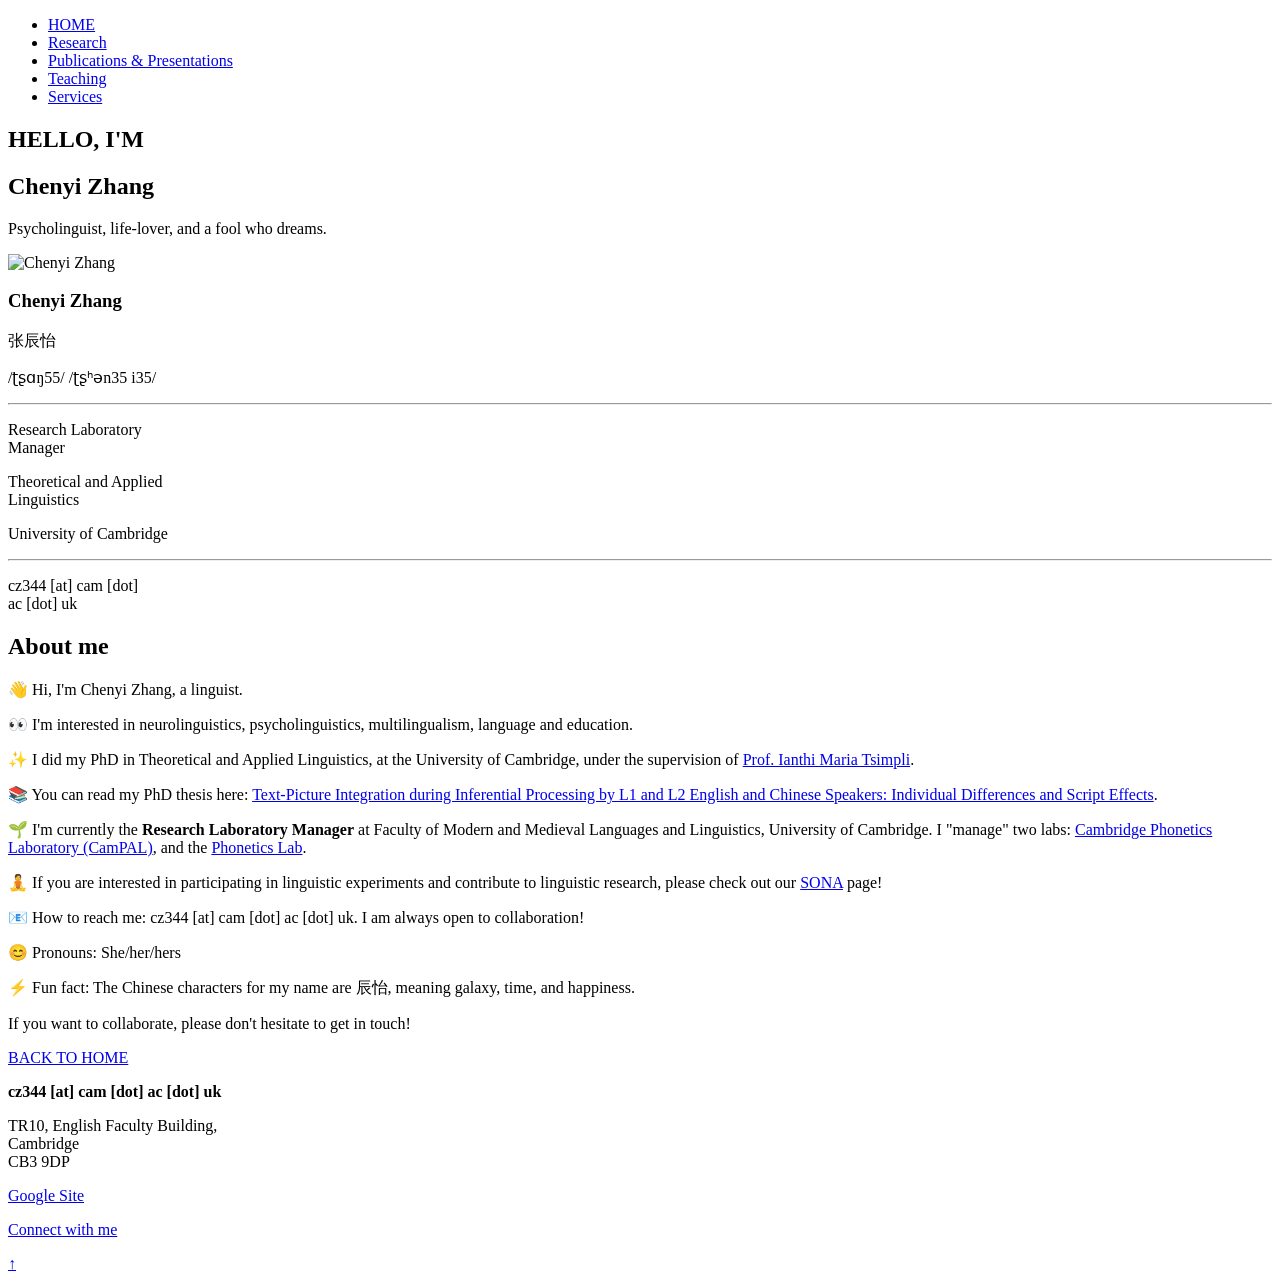
==== index.html @ a4177fa5 "Clarify PhD details in About section Updated the description of PhD completion in the About section." ====
<!DOCTYPE html>
<html lang="en">
<head>
    <meta charset="UTF-8">
    <meta name="viewport" content="width=device-width, initial-scale=1.0">
    <title>Chenyi Zhang - Linguist</title>
    <link rel="stylesheet" href="styles.css">
</head>
<body>
    <!-- Navigation -->
    <nav class="navbar">
        <div class="container">
            <ul class="nav-menu">
                <li><a href="index.html" class="nav-active">HOME</a></li>
                <li><a href="research.html">Research</a></li>
                <li><a href="publications.html">Publications & Presentations</a></li>
                <li><a href="teaching.html">Teaching</a></li>
                <li><a href="services.html">Services</a></li>
            </ul>
        </div>
    </nav>

    <!-- Hero Section -->
    <section id="home" class="hero">
        <div class="hero-content">
            <div class="hero-left">
                <h2 class="hero-greeting">HELLO, I'M</h2>
                <h1 class="hero-name">Chenyi Zhang</h1>
                <p class="hero-tagline">Psycholinguist, life-lover, and a fool who dreams.</p>
            </div>
            <div class="hero-right">
                <div class="profile-card">
                    <div class="profile-image">
                        <img src="images/profile.jpg" alt="Chenyi Zhang">
                    </div>
                    <h3>Chenyi Zhang</h3>
                    <p class="chinese-name">张辰怡</p>
                    <p class="phonetic">/ʈʂɑŋ55/  /ʈʂʰən35 i35/</p>
                    <hr>
                    <p class="title">Research Laboratory<br>Manager</p>
                    <p class="affiliation">Theoretical and Applied<br>Linguistics</p>
                    <p class="university">University of Cambridge</p>
                    <hr>
                    <p class="email">cz344 [at] cam [dot]<br>ac [dot] uk</p>
                </div>
            </div>
        </div>
    </section>

    <!-- About Section -->
    <section id="about" class="section about-section">
        <div class="container">
            <h2>About me</h2>
            <div class="about-content">
                <p><span class="emoji">👋</span> Hi, I'm Chenyi Zhang, a linguist.</p>
                <p><span class="emoji">👀</span> I'm interested in neurolinguistics, psycholinguistics, multilingualism, language and education.</p>
                <p><span class="emoji">✨</span> I did my PhD in Theoretical and Applied Linguistics, at the University of Cambridge, under the supervision of <a href="https://www.mmll.cam.ac.uk/people/ianthi-maria-tsimpli">Prof. Ianthi Maria Tsimpli</a>.</p>
                <p><span class="emoji">📚</span> You can read my PhD thesis here: <a href="https://www.repository.cam.ac.uk/items/1ed027c8-2606-44ff-ac6a-249510633c46">Text-Picture Integration during Inferential Processing by L1 and L2 English and Chinese Speakers: Individual Differences and Script Effects</a>.</p>
                <p><span class="emoji">🌱</span> I'm currently the <strong>Research Laboratory Manager</strong> at Faculty of Modern and Medieval Languages and Linguistics, University of Cambridge. I "manage" two labs: <a href="https://sites.google.com/csah.cam.ac.uk/campal/home">Cambridge Phonetics Laboratory (CamPAL)</a>, and the <a href="https://www.phonetics.mmll.cam.ac.uk/">Phonetics Lab</a>.</p>
                <p><span class="emoji">🧘</span> If you are interested in participating in linguistic experiments and contribute to linguistic research, please check out our <a href="#">SONA</a> page!</p>
                <p><span class="emoji">📧</span> How to reach me: cz344 [at] cam [dot] ac [dot] uk. I am always open to collaboration!</p>
                <p><span class="emoji">😊</span> Pronouns: She/her/hers</p>
                <p><span class="emoji">⚡</span> Fun fact: The Chinese characters for my name are 辰怡, meaning galaxy, time, and happiness.</p>
            </div>
        </div>
    </section>

    <!-- Footer -->
    <footer class="footer">
        <div class="footer-content">
            <div class="footer-left">
                <p>If you want to collaborate, please don't hesitate to get in touch!</p>
                <p><a href="index.html" class="back-link">BACK TO HOME</a></p>
            </div>
            <div class="footer-right">
                <p><strong>cz344 [at] cam [dot] ac [dot] uk</strong></p>
                <p>TR10, English Faculty Building,<br>Cambridge<br>CB3 9DP</p>
                <p><a href="#" target="_blank">Google Site</a></p>
                <p><a href="#" target="_blank">Connect with me</a></p>
            </div>
        </div>
        <a href="index.html" class="scroll-to-top">↑</a>
    </footer>
</body>
</html>
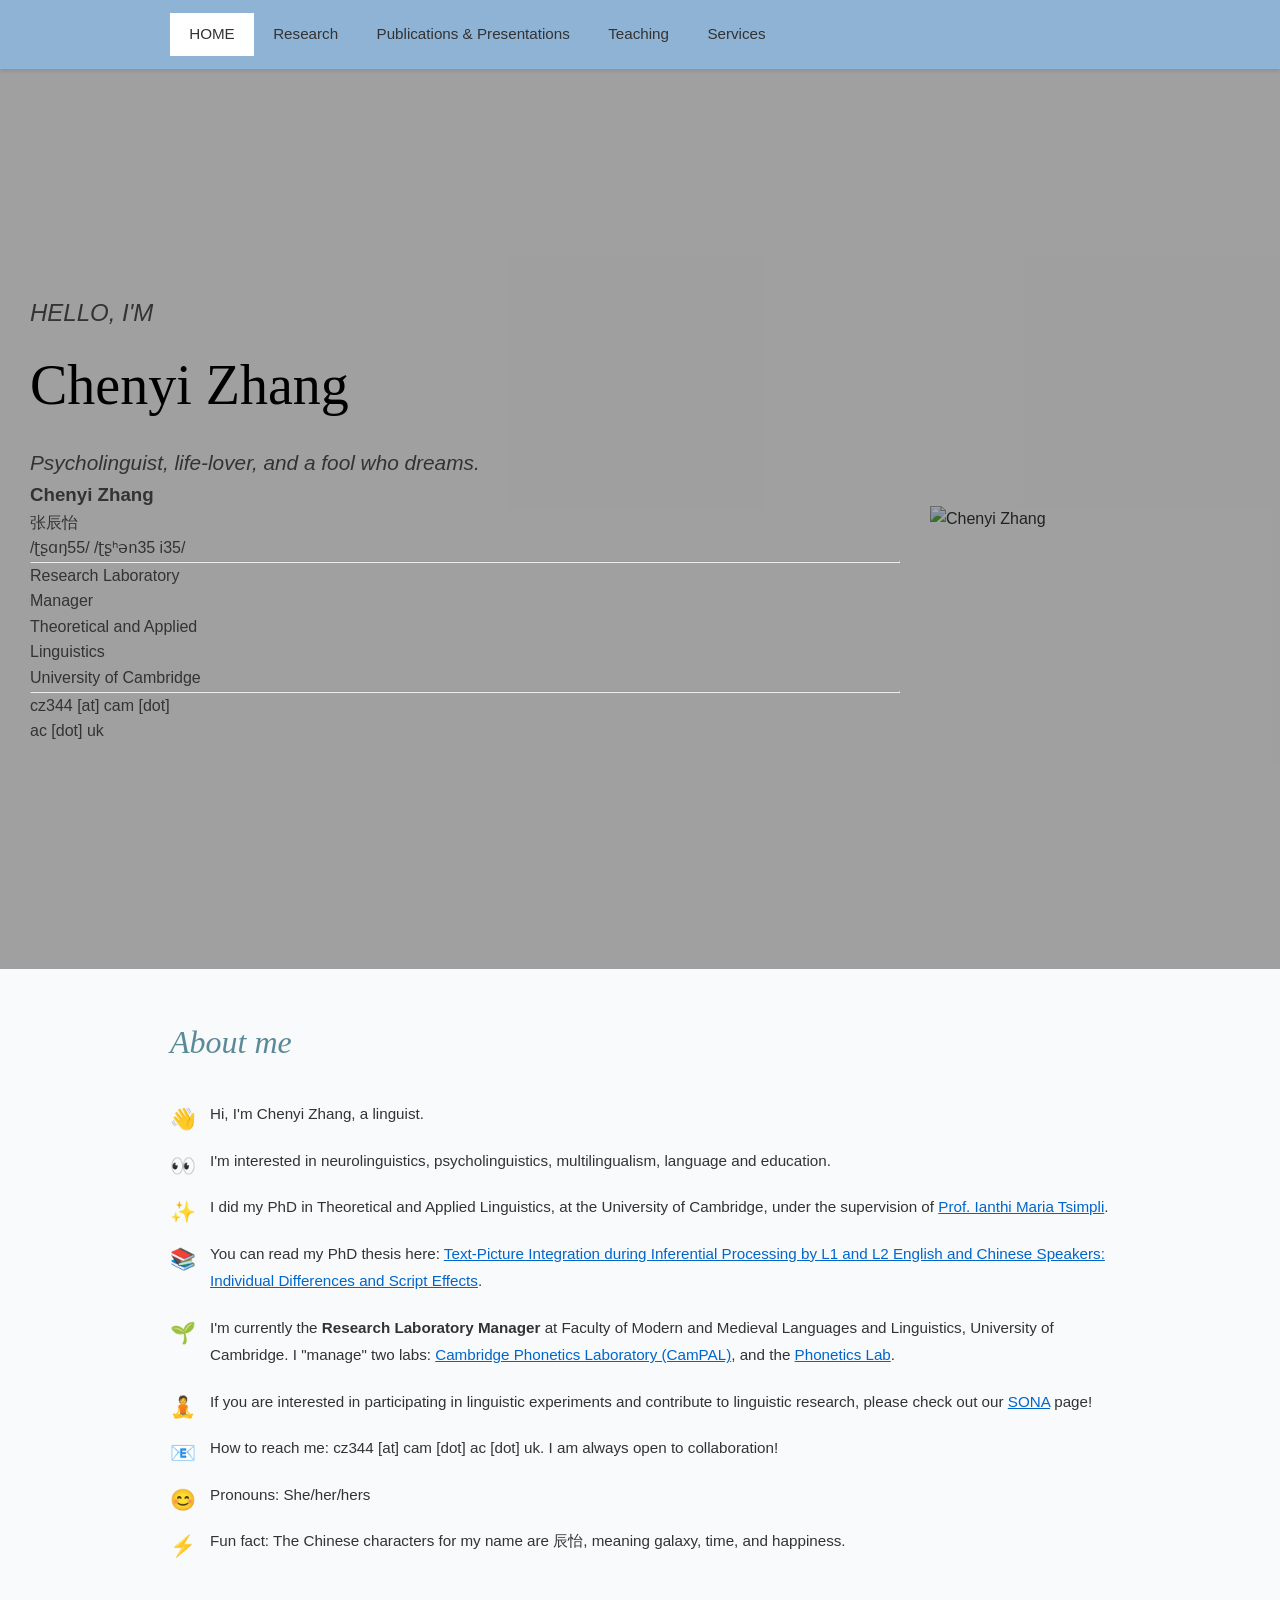
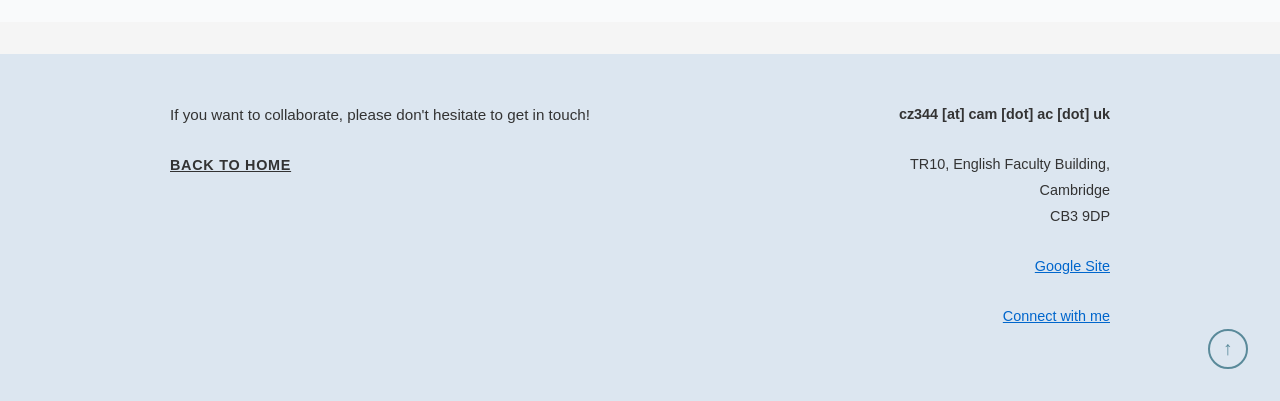
==== commit cbdbfbaa: "Update index.html" ====
--- a/index.html
+++ b/index.html
@@ -27,13 +27,7 @@
                 <h2 class="hero-greeting">HELLO, I'M</h2>
                 <h1 class="hero-name">Chenyi Zhang</h1>
                 <p class="hero-tagline">Psycholinguist, life-lover, and a fool who dreams.</p>
-            </div>
-            <div class="hero-right">
-                <div class="profile-card">
-                    <div class="profile-image">
-                        <img src="images/profile.jpg" alt="Chenyi Zhang">
-                    </div>
-                    <h3>Chenyi Zhang</h3>
+                <h3>Chenyi Zhang</h3>
                     <p class="chinese-name">张辰怡</p>
                     <p class="phonetic">/ʈʂɑŋ55/  /ʈʂʰən35 i35/</p>
                     <hr>
@@ -43,6 +37,9 @@
                     <hr>
                     <p class="email">cz344 [at] cam [dot]<br>ac [dot] uk</p>
                 </div>
+            </div>
+            <div class="hero-right">
+                <img src="images/profile.jpeg" alt="Chenyi Zhang" class="hero-photo">
             </div>
         </div>
     </section>
@@ -57,7 +54,7 @@
                 <p><span class="emoji">✨</span> I did my PhD in Theoretical and Applied Linguistics, at the University of Cambridge, under the supervision of <a href="https://www.mmll.cam.ac.uk/people/ianthi-maria-tsimpli">Prof. Ianthi Maria Tsimpli</a>.</p>
                 <p><span class="emoji">📚</span> You can read my PhD thesis here: <a href="https://www.repository.cam.ac.uk/items/1ed027c8-2606-44ff-ac6a-249510633c46">Text-Picture Integration during Inferential Processing by L1 and L2 English and Chinese Speakers: Individual Differences and Script Effects</a>.</p>
                 <p><span class="emoji">🌱</span> I'm currently the <strong>Research Laboratory Manager</strong> at Faculty of Modern and Medieval Languages and Linguistics, University of Cambridge. I "manage" two labs: <a href="https://sites.google.com/csah.cam.ac.uk/campal/home">Cambridge Phonetics Laboratory (CamPAL)</a>, and the <a href="https://www.phonetics.mmll.cam.ac.uk/">Phonetics Lab</a>.</p>
-                <p><span class="emoji">🧘</span> If you are interested in participating in linguistic experiments and contribute to linguistic research, please check out our <a href="#">SONA</a> page!</p>
+                <p><span class="emoji">🧘</span> If you are interested in participating in linguistic experiments and contribute to linguistic research, please check out our <a href="https://cam.sona-systems.com/Default.aspx?ReturnUrl=%2fmain.aspx">SONA</a> page!</p>
                 <p><span class="emoji">📧</span> How to reach me: cz344 [at] cam [dot] ac [dot] uk. I am always open to collaboration!</p>
                 <p><span class="emoji">😊</span> Pronouns: She/her/hers</p>
                 <p><span class="emoji">⚡</span> Fun fact: The Chinese characters for my name are 辰怡, meaning galaxy, time, and happiness.</p>
--- a/styles.css
+++ b/styles.css
@@ -0,0 +1,538 @@
+/* Global Styles */
+* {
+    margin: 0;
+    padding: 0;
+    box-sizing: border-box;
+}
+
+html {
+    scroll-behavior: smooth;
+}
+
+body {
+    font-family: 'Segoe UI', Tahoma, Geneva, Verdana, sans-serif;
+    line-height: 1.6;
+    color: #333;
+    background-color: #f5f5f5;
+}
+
+.container {
+    max-width: 1000px;
+    margin: 0 auto;
+    padding: 0 30px;
+}
+
+a {
+    color: #0066cc;
+    text-decoration: none;
+}
+
+a:hover {
+    text-decoration: underline;
+}
+
+/* Navigation */
+.navbar {
+    background-color: #8fb3d4;
+    padding: 0.8rem 0;
+    position: sticky;
+    top: 0;
+    box-shadow: 0 2px 4px rgba(0,0,0,0.1);
+    z-index: 100;
+}
+
+.navbar .container {
+    display: flex;
+    justify-content: flex-start;
+    align-items: center;
+}
+
+.nav-menu {
+    display: flex;
+    list-style: none;
+    gap: 0;
+    margin: 0;
+    flex-wrap: wrap;
+}
+
+.nav-menu li {
+    margin: 0;
+}
+
+.nav-menu a {
+    color: #333;
+    padding: 0.6rem 1.2rem;
+    display: block;
+    transition: background-color 0.3s ease;
+    text-decoration: none;
+    font-size: 0.95rem;
+    white-space: nowrap;
+}
+
+.nav-menu a.nav-active {
+    background-color: #fff;
+    font-weight: 500;
+}
+
+.nav-menu a:hover {
+    background-color: rgba(255,255,255,0.7);
+    text-decoration: none;
+}
+
+/* Hero Section */
+.hero {
+  background-image: url('images/background.jpg');
+  background-size: cover;
+  background-position: center;
+  background-repeat: no-repeat;
+  position: relative;
+  min-height: 100vh; /* makes it fill the full screen height */
+  display: flex;
+  align-items: center;
+}
+
+.hero::before {
+  content: '';
+  position: absolute;
+  inset: 0;
+  background: rgba(0, 0, 0, 0.35);
+  z-index: 0;
+}
+
+.hero-content {
+  position: relative;
+  z-index: 1;
+}
+
+.hero-content {
+    display: flex;
+    gap: 3rem;
+    align-items: center;
+    position: relative;
+    z-index: 2;
+    margin: 0 auto;
+    max-width: 1100px;
+    padding: 0 30px;
+    width: 100%;
+}
+
+.hero-left {
+    flex: 1;
+}
+
+.hero-greeting {
+    font-size: 1.5rem;
+    font-style: italic;
+    font-weight: 400;
+    margin-bottom: 0.5rem;
+    color: #333;
+}
+
+.hero-name {
+    font-size: 3.5rem;
+    font-weight: 500;
+    margin-bottom: 1rem;
+    color: #000;
+    font-family: 'Georgia', serif;
+}
+
+.hero-tagline {
+    font-size: 1.3rem;
+    font-style: italic;
+    color: #333;
+}
+
+.hero-right {
+    flex: 0 0 350px;
+}
+
+.profile-card {
+    background-color: #5a8a9a;
+    color: white;
+    padding: 2rem;
+    border-radius: 8px;
+    text-align: center;
+}
+
+.profile-image {
+    width: 180px;
+    height: 180px;
+    margin: 0 auto 1.5rem;
+    border-radius: 50%;
+    overflow: hidden;
+    border: 4px solid white;
+    background-color: white;
+}
+
+.profile-image img {
+    width: 100%;
+    height: 100%;
+    object-fit: cover;
+}
+
+.profile-card h3 {
+    font-size: 1.8rem;
+    margin: 0 0 0.3rem 0;
+    font-weight: 500;
+    font-family: 'Georgia', serif;
+}
+
+.profile-card .chinese-name {
+    font-size: 1.2rem;
+    margin: 0 0 0.5rem 0;
+    color: #e8f1f5;
+}
+
+.profile-card .phonetic {
+    font-size: 0.9rem;
+    margin-bottom: 1rem;
+    color: #e8f1f5;
+}
+
+.profile-card hr {
+    border: none;
+    border-top: 1px solid rgba(255,255,255,0.3);
+    margin: 1rem 0;
+}
+
+.profile-card .title,
+.profile-card .affiliation,
+.profile-card .university {
+    font-size: 0.95rem;
+    line-height: 1.5;
+    margin-bottom: 0.5rem;
+}
+
+.profile-card .university {
+    margin-bottom: 1rem;
+}
+
+.profile-card .email {
+    font-size: 0.85rem;
+    margin-bottom: 0;
+}
+
+/* Sections */
+.section {
+    padding: 3rem 0;
+    background-color: white;
+}
+
+.section h1 {
+    font-size: 2rem;
+    margin-bottom: 2rem;
+    color: #5a8a9a;
+    font-style: italic;
+    font-weight: 400;
+    font-family: 'Georgia', serif;
+}
+
+.section h2 {
+    font-size: 2rem;
+    margin-bottom: 2rem;
+    color: #5a8a9a;
+    font-style: italic;
+    font-weight: 400;
+    font-family: 'Georgia', serif;
+    border-bottom: none;
+}
+
+.section p {
+    margin-bottom: 1rem;
+    font-size: 0.95rem;
+    line-height: 1.8;
+}
+
+/* About Section */
+.about-section {
+    background-color: #f9fafb;
+}
+
+.about-content p {
+    margin-bottom: 1.2rem;
+    padding-left: 2.5rem;
+    position: relative;
+    font-size: 0.95rem;
+    line-height: 1.8;
+}
+
+.about-content .emoji {
+    position: absolute;
+    left: 0;
+    top: 0;
+    font-size: 1.3rem;
+    flex-shrink: 0;
+    min-width: 2rem;
+}
+
+.about-content a {
+    color: #0066cc;
+    text-decoration: underline;
+}
+
+.about-content a:hover {
+    text-decoration: underline;
+}
+
+/* Main Content for other pages */
+.main-content {
+    background-color: #f9fafb;
+}
+
+/* Research Overview */
+.research-overview {
+    margin-bottom: 3rem;
+}
+
+.research-overview p {
+    margin-bottom: 1.2rem;
+    font-size: 0.95rem;
+    line-height: 1.8;
+    text-align: justify;
+}
+
+.research-questions {
+    list-style: disc;
+    margin-left: 2rem;
+    margin-bottom: 1.2rem;
+}
+
+.research-questions li {
+    margin-bottom: 0.6rem;
+    font-size: 0.95rem;
+    line-height: 1.8;
+}
+
+/* Research Projects */
+.projects-title {
+    font-size: 1.8rem;
+    margin-top: 3rem;
+    margin-bottom: 2rem;
+    color: #5a8a9a;
+    font-style: italic;
+    font-weight: 400;
+    font-family: 'Georgia', serif;
+}
+
+.research-project {
+    display: grid;
+    grid-template-columns: 1fr 1fr;
+    gap: 2rem;
+    align-items: flex-start;
+    margin-bottom: 3rem;
+    background-color: white;
+    padding: 2rem;
+    border-radius: 6px;
+    box-shadow: 0 2px 4px rgba(0,0,0,0.05);
+}
+
+.research-project:nth-child(even) {
+    direction: rtl;
+}
+
+.research-project:nth-child(even) > * {
+    direction: ltr;
+}
+
+.project-media {
+    position: relative;
+}
+
+.video-placeholder {
+    position: relative;
+    width: 100%;
+    aspect-ratio: 16 / 9;
+    background-color: #333;
+    border-radius: 6px;
+    overflow: hidden;
+    display: flex;
+    align-items: center;
+    justify-content: center;
+}
+
+.video-placeholder img {
+    width: 100%;
+    height: 100%;
+    object-fit: cover;
+}
+
+.play-button {
+    position: absolute;
+    width: 60px;
+    height: 60px;
+    background-color: rgba(255, 255, 255, 0.8);
+    border-radius: 50%;
+    display: flex;
+    align-items: center;
+    justify-content: center;
+    font-size: 24px;
+    color: #333;
+    cursor: pointer;
+    transition: background-color 0.3s ease;
+}
+
+.play-button:hover {
+    background-color: white;
+}
+
+.project-media img {
+    width: 100%;
+    height: auto;
+    border-radius: 6px;
+    display: block;
+}
+
+.project-text h3 {
+    font-size: 1.3rem;
+    margin-bottom: 1rem;
+    color: #333;
+    font-weight: 600;
+}
+
+.project-text p {
+    font-size: 0.95rem;
+    line-height: 1.8;
+    color: #555;
+    text-align: justify;
+}
+
+/* Footer */
+.footer {
+    background-color: #dce6f0;
+    padding: 3rem 0;
+    position: relative;
+    margin-top: 2rem;
+}
+
+.footer-content {
+    display: grid;
+    grid-template-columns: 1fr 1fr;
+    gap: 3rem;
+    max-width: 1000px;
+    margin: 0 auto;
+    padding: 0 30px;
+}
+
+.footer-left {
+    display: flex;
+    flex-direction: column;
+    justify-content: flex-start;
+}
+
+.footer-left p {
+    font-size: 0.95rem;
+    line-height: 1.7;
+    color: #333;
+    margin-bottom: 1.5rem;
+}
+
+.back-link {
+    text-decoration: underline;
+    color: #333;
+    font-weight: 600;
+    font-size: 0.9rem;
+    letter-spacing: 0.05em;
+}
+
+.back-link:hover {
+    text-decoration: underline;
+}
+
+.footer-right {
+    text-align: right;
+    font-size: 0.9rem;
+    line-height: 1.8;
+    color: #333;
+}
+
+.footer-right p {
+    margin-bottom: 1.5rem;
+}
+
+.footer-right a {
+    color: #0066cc;
+    text-decoration: underline;
+}
+
+.footer-right a:hover {
+    text-decoration: underline;
+}
+
+.scroll-to-top {
+    position: absolute;
+    bottom: 2rem;
+    right: 2rem;
+    width: 40px;
+    height: 40px;
+    border: 2px solid #5a8a9a;
+    border-radius: 50%;
+    display: flex;
+    align-items: center;
+    justify-content: center;
+    color: #5a8a9a;
+    font-size: 1.2rem;
+    text-decoration: none;
+    transition: all 0.3s ease;
+}
+
+.scroll-to-top:hover {
+    background-color: #5a8a9a;
+    color: white;
+}
+
+/* Responsive Design */
+@media (max-width: 768px) {
+    .hero-content {
+        flex-direction: column;
+        gap: 2rem;
+    }
+
+    .hero-right {
+        flex: 0 0 auto;
+        width: 100%;
+    }
+
+    .hero-name {
+        font-size: 2.5rem;
+    }
+
+    .hero-greeting {
+        font-size: 1.2rem;
+    }
+
+    .hero-tagline {
+        font-size: 1rem;
+    }
+
+    .footer-content {
+        grid-template-columns: 1fr;
+        gap: 2rem;
+    }
+
+    .footer-right {
+        text-align: left;
+    }
+
+    .nav-menu {
+        flex-wrap: wrap;
+    }
+
+    .nav-menu a {
+        padding: 0.5rem 0.8rem;
+        font-size: 0.85rem;
+        white-space: normal;
+    }
+
+    .research-project {
+        grid-template-columns: 1fr;
+        gap: 1.5rem;
+    }
+
+    .research-project:nth-child(even) {
+        direction: ltr;
+    }
+
+    .research-project:nth-child(even) > * {
+        direction: ltr;
+    }
+}
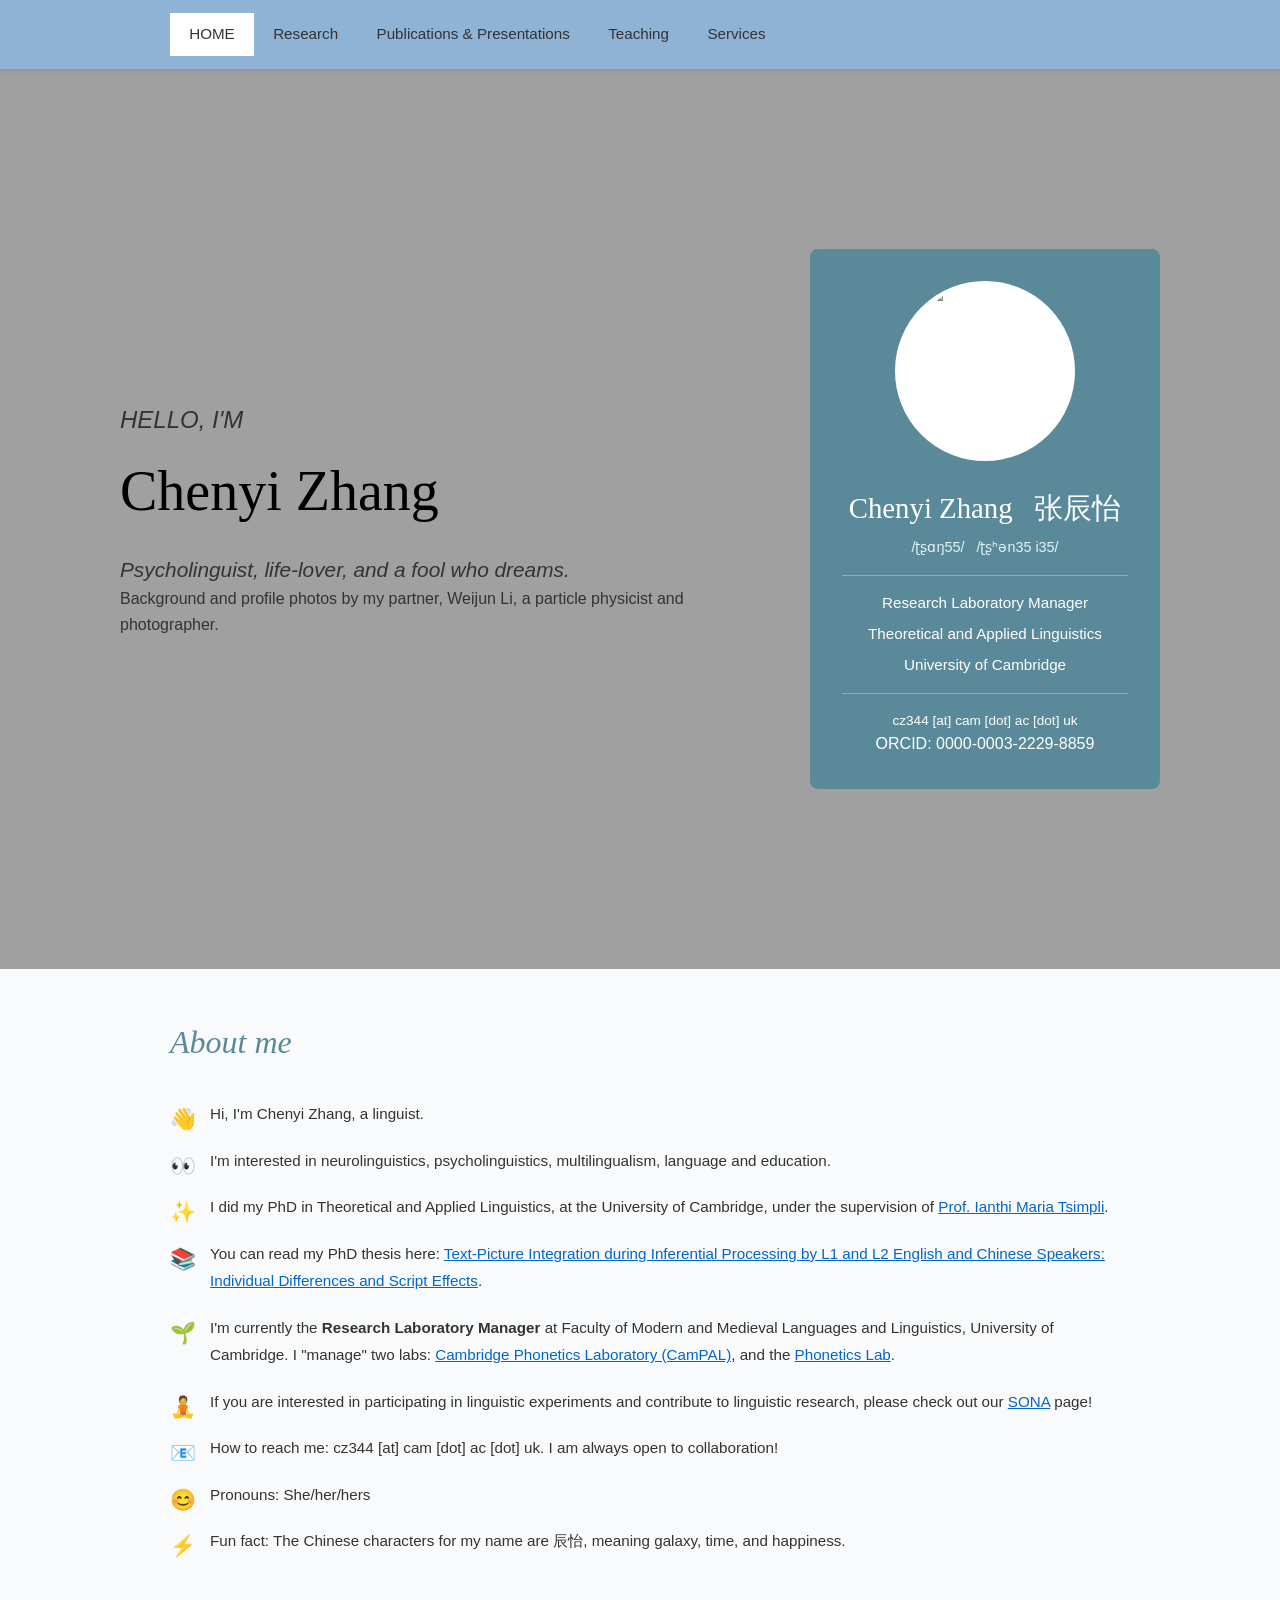
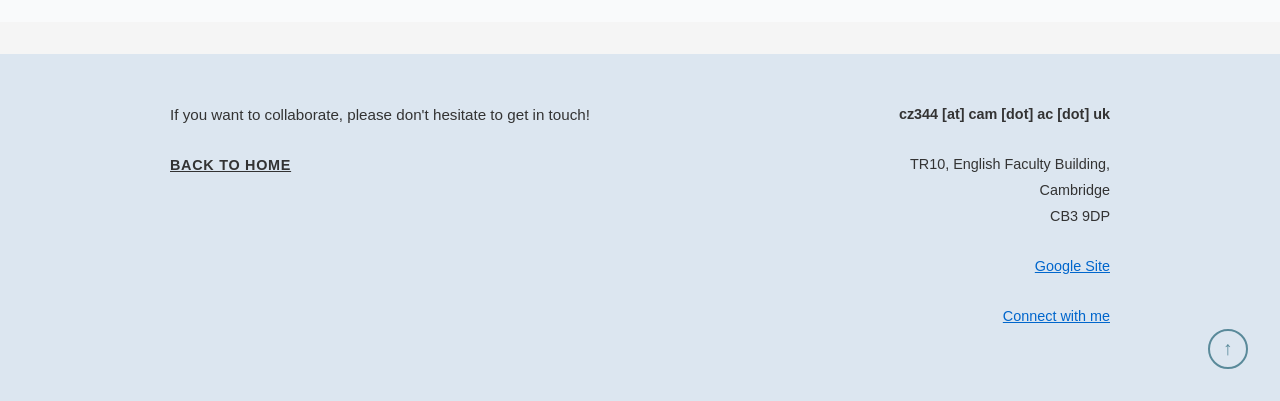
==== commit 63f29d78: "Update index.html" ====
--- a/index.html
+++ b/index.html
@@ -20,6 +20,16 @@
         </div>
     </nav>
 
+   <!DOCTYPE html>
+<html lang="en">
+<head>
+    <meta charset="UTF-8">
+    <meta name="viewport" content="width=device-width, initial-scale=1.0">
+    <title>Chenyi Zhang | Cambridge | Language and Cognition | Lab Manager</title>
+    <link rel="stylesheet" href="styles.css">
+</head>
+<body>
+
     <!-- Hero Section -->
     <section id="home" class="hero">
         <div class="hero-content">
@@ -27,19 +37,23 @@
                 <h2 class="hero-greeting">HELLO, I'M</h2>
                 <h1 class="hero-name">Chenyi Zhang</h1>
                 <p class="hero-tagline">Psycholinguist, life-lover, and a fool who dreams.</p>
-                <h3>Chenyi Zhang</h3>
-                    <p class="chinese-name">张辰怡</p>
-                    <p class="phonetic">/ʈʂɑŋ55/  /ʈʂʰən35 i35/</p>
+                <p class="hero-credit">Background and profile photos by my partner, Weijun Li, a particle physicist and photographer.</p>
+            </div>
+            <div class="hero-right">
+                <div class="profile-card">
+                    <div class="profile-image">
+                        <img src="profile.jpg" alt="Chenyi Zhang">
+                    </div>
+                    <h3>Chenyi Zhang &nbsp; 张辰怡</h3>
+                    <p class="phonetic">/ʈʂɑŋ55/ &nbsp; /ʈʂʰən35 i35/</p>
                     <hr>
-                    <p class="title">Research Laboratory<br>Manager</p>
-                    <p class="affiliation">Theoretical and Applied<br>Linguistics</p>
+                    <p class="title">Research Laboratory Manager</p>
+                    <p class="affiliation">Theoretical and Applied Linguistics</p>
                     <p class="university">University of Cambridge</p>
                     <hr>
-                    <p class="email">cz344 [at] cam [dot]<br>ac [dot] uk</p>
+                    <p class="email">cz344 [at] cam [dot] ac [dot] uk</p>
+                    <p class="orcid">ORCID: 0000-0003-2229-8859</p>
                 </div>
-            </div>
-            <div class="hero-right">
-                <img src="images/profile.jpeg" alt="Chenyi Zhang" class="hero-photo">
             </div>
         </div>
     </section>
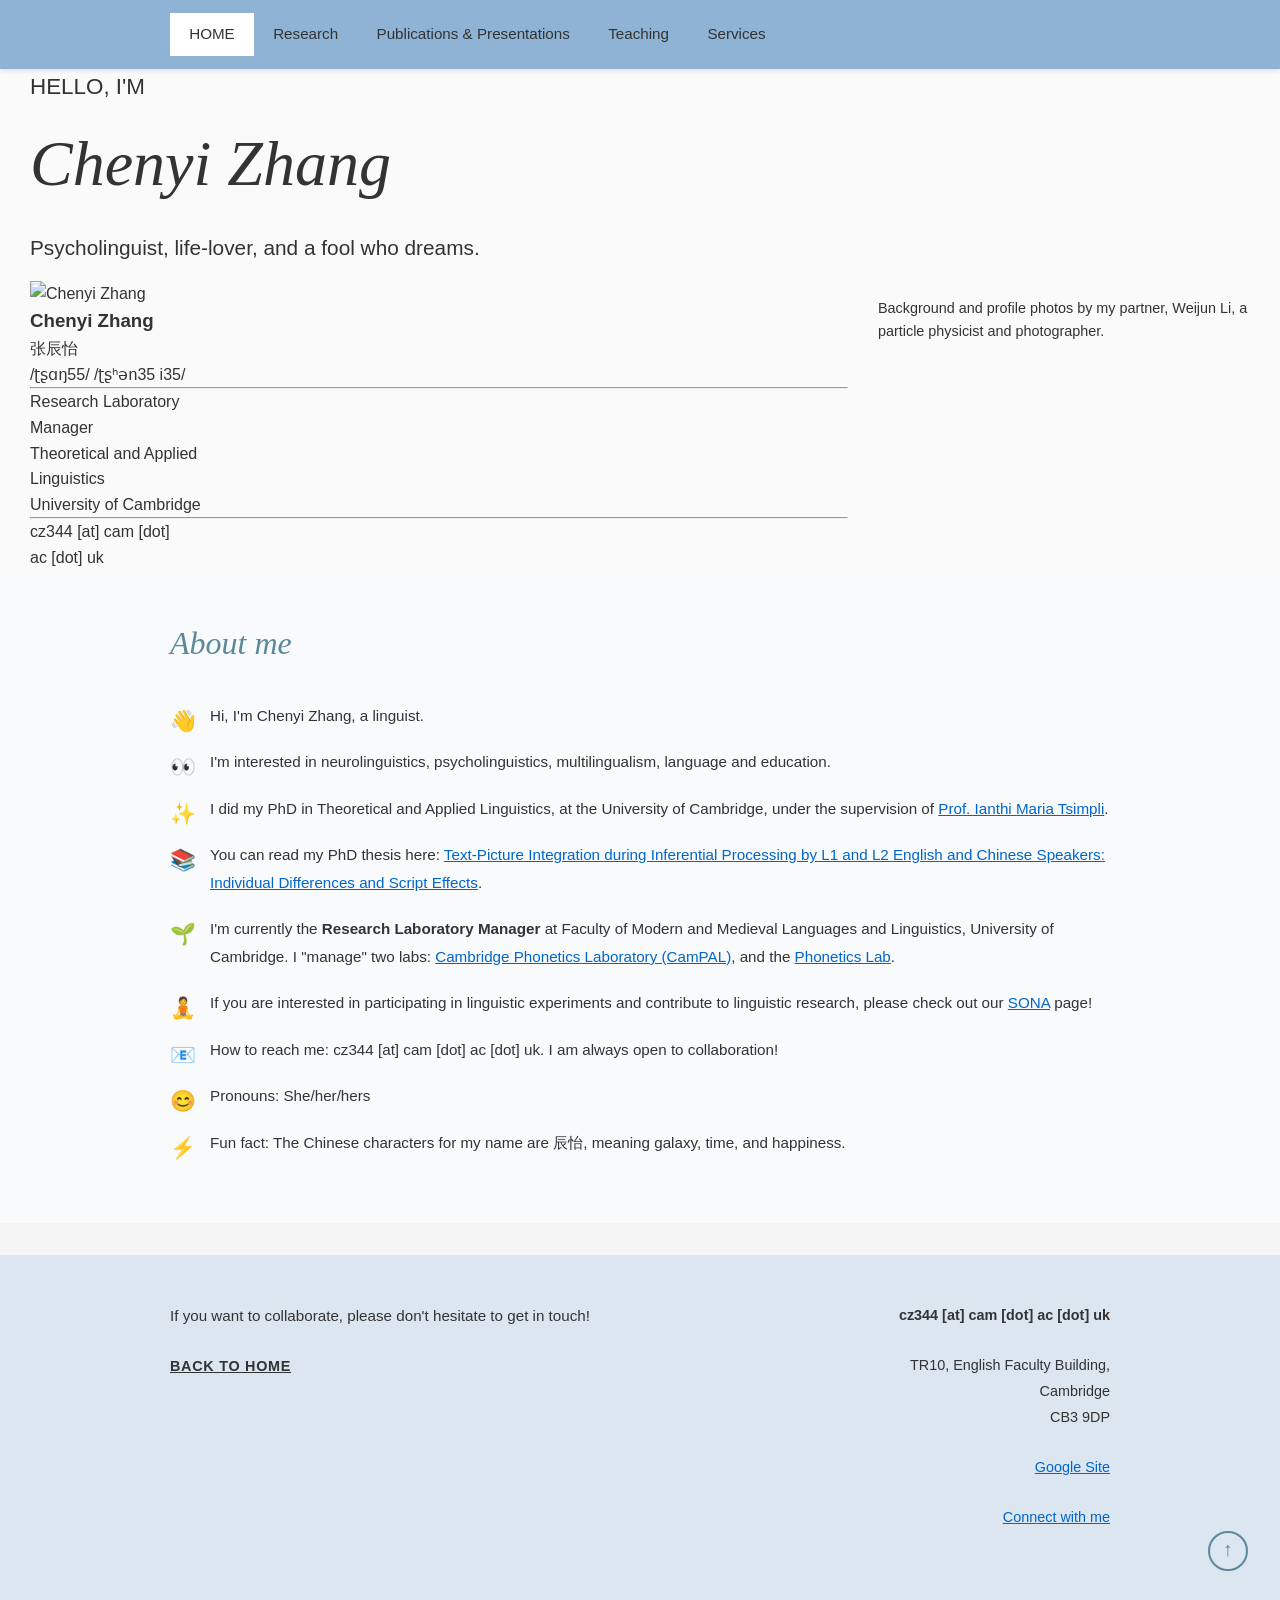
==== commit 3976d54c: "Update index.html" ====
--- a/index.html
+++ b/index.html
@@ -30,33 +30,35 @@
 </head>
 <body>
 
-    <!-- Hero Section -->
-    <section id="home" class="hero">
-        <div class="hero-content">
-            <div class="hero-left">
-                <h2 class="hero-greeting">HELLO, I'M</h2>
-                <h1 class="hero-name">Chenyi Zhang</h1>
-                <p class="hero-tagline">Psycholinguist, life-lover, and a fool who dreams.</p>
-                <p class="hero-credit">Background and profile photos by my partner, Weijun Li, a particle physicist and photographer.</p>
-            </div>
-            <div class="hero-right">
-                <div class="profile-card">
-                    <div class="profile-image">
-                        <img src="profile.jpg" alt="Chenyi Zhang">
-                    </div>
-                    <h3>Chenyi Zhang &nbsp; 张辰怡</h3>
-                    <p class="phonetic">/ʈʂɑŋ55/ &nbsp; /ʈʂʰən35 i35/</p>
-                    <hr>
-                    <p class="title">Research Laboratory Manager</p>
-                    <p class="affiliation">Theoretical and Applied Linguistics</p>
-                    <p class="university">University of Cambridge</p>
-                    <hr>
-                    <p class="email">cz344 [at] cam [dot] ac [dot] uk</p>
-                    <p class="orcid">ORCID: 0000-0003-2229-8859</p>
+   <!-- Hero Section -->
+<section id="home" class="hero">
+    <div class="hero-content">
+        <div class="hero-left">
+            <h2 class="hero-greeting">HELLO, I'M</h2>
+            <h1 class="hero-name">Chenyi Zhang</h1>
+            <p class="hero-tagline">Psycholinguist, life-lover, and a fool who dreams.</p>
+        </div>
+        <div class="hero-right">
+            <div class="profile-card">
+                <div class="profile-image">
+                    <img src="profile.JPG" alt="Chenyi Zhang">
                 </div>
+                <h3>Chenyi Zhang</h3>
+                <p class="chinese-name">张辰怡</p>
+                <p class="phonetic">/ʈʂɑŋ55/  /ʈʂʰən35 i35/</p>
+                <hr>
+                <p class="title">Research Laboratory<br>Manager</p>
+                <p class="affiliation">Theoretical and Applied<br>Linguistics</p>
+                <p class="university">University of Cambridge</p>
+                <hr>
+                <p class="email">cz344 [at] cam [dot]<br>ac [dot] uk</p>
             </div>
         </div>
-    </section>
+    </div>
+    <p class="hero-credit">
+    Background and profile photos by my partner, Weijun Li, a particle physicist and photographer.
+    </p>
+</section>
 
     <!-- About Section -->
     <section id="about" class="section about-section">
--- a/styles.css
+++ b/styles.css
@@ -79,137 +79,61 @@
     text-decoration: none;
 }
 
-/* Hero Section */
+/* Hero / Homepage Banner */
 .hero {
-  background-image: url('images/background.jpg');
-  background-size: cover;
-  background-position: center;
-  background-repeat: no-repeat;
-  position: relative;
-  min-height: 100vh; /* makes it fill the full screen height */
-  display: flex;
-  align-items: center;
-}
-
+    min-height: 490px;
+    padding: 0;
+    background-image:
+        linear-gradient(rgba(255, 255, 255, 0.55), rgba(255, 255, 255, 0.55)),
+        url("background.jpg");
+    background-size: cover;
+    background-position: center;
+    background-repeat: no-repeat;
+    position: relative;
+    display: flex;
+    align-items: center;
+}
+
+/* Remove the dark overlay from your old version */
 .hero::before {
-  content: '';
-  position: absolute;
-  inset: 0;
-  background: rgba(0, 0, 0, 0.35);
-  z-index: 0;
+    content: none;
 }
 
 .hero-content {
-  position: relative;
-  z-index: 1;
-}
-
-.hero-content {
-    display: flex;
-    gap: 3rem;
-    align-items: center;
-    position: relative;
-    z-index: 2;
+    position: relative;
+    z-index: 1;
+    width: 100%;
+    max-width: 1000px;
     margin: 0 auto;
-    max-width: 1100px;
     padding: 0 30px;
-    width: 100%;
-}
-
-.hero-left {
-    flex: 1;
 }
 
 .hero-greeting {
-    font-size: 1.5rem;
-    font-style: italic;
+    font-size: 1.4rem;
     font-weight: 400;
     margin-bottom: 0.5rem;
     color: #333;
 }
 
 .hero-name {
-    font-size: 3.5rem;
-    font-weight: 500;
+    font-size: 4rem;
+    font-weight: 400;
+    font-family: Georgia, serif;
+    font-style: italic;
+    color: #333;
     margin-bottom: 1rem;
-    color: #000;
-    font-family: 'Georgia', serif;
 }
 
 .hero-tagline {
     font-size: 1.3rem;
-    font-style: italic;
-    color: #333;
-}
-
-.hero-right {
-    flex: 0 0 350px;
-}
-
-.profile-card {
-    background-color: #5a8a9a;
-    color: white;
-    padding: 2rem;
-    border-radius: 8px;
-    text-align: center;
-}
-
-.profile-image {
-    width: 180px;
-    height: 180px;
-    margin: 0 auto 1.5rem;
-    border-radius: 50%;
-    overflow: hidden;
-    border: 4px solid white;
-    background-color: white;
-}
-
-.profile-image img {
-    width: 100%;
-    height: 100%;
-    object-fit: cover;
-}
-
-.profile-card h3 {
-    font-size: 1.8rem;
-    margin: 0 0 0.3rem 0;
-    font-weight: 500;
-    font-family: 'Georgia', serif;
-}
-
-.profile-card .chinese-name {
-    font-size: 1.2rem;
-    margin: 0 0 0.5rem 0;
-    color: #e8f1f5;
-}
-
-.profile-card .phonetic {
+    color: #333;
+    margin-bottom: 1rem;
+}
+
+.hero-credit {
     font-size: 0.9rem;
-    margin-bottom: 1rem;
-    color: #e8f1f5;
-}
-
-.profile-card hr {
-    border: none;
-    border-top: 1px solid rgba(255,255,255,0.3);
-    margin: 1rem 0;
-}
-
-.profile-card .title,
-.profile-card .affiliation,
-.profile-card .university {
-    font-size: 0.95rem;
-    line-height: 1.5;
-    margin-bottom: 0.5rem;
-}
-
-.profile-card .university {
-    margin-bottom: 1rem;
-}
-
-.profile-card .email {
-    font-size: 0.85rem;
-    margin-bottom: 0;
+    color: #333;
+    max-width: 620px;
 }
 
 /* Sections */
--- a/styles.css
+++ b/styles.css
@@ -79,137 +79,61 @@
     text-decoration: none;
 }
 
-/* Hero Section */
+/* Hero / Homepage Banner */
 .hero {
-  background-image: url('images/background.jpg');
-  background-size: cover;
-  background-position: center;
-  background-repeat: no-repeat;
-  position: relative;
-  min-height: 100vh; /* makes it fill the full screen height */
-  display: flex;
-  align-items: center;
-}
-
+    min-height: 490px;
+    padding: 0;
+    background-image:
+        linear-gradient(rgba(255, 255, 255, 0.55), rgba(255, 255, 255, 0.55)),
+        url("background.jpg");
+    background-size: cover;
+    background-position: center;
+    background-repeat: no-repeat;
+    position: relative;
+    display: flex;
+    align-items: center;
+}
+
+/* Remove the dark overlay from your old version */
 .hero::before {
-  content: '';
-  position: absolute;
-  inset: 0;
-  background: rgba(0, 0, 0, 0.35);
-  z-index: 0;
+    content: none;
 }
 
 .hero-content {
-  position: relative;
-  z-index: 1;
-}
-
-.hero-content {
-    display: flex;
-    gap: 3rem;
-    align-items: center;
-    position: relative;
-    z-index: 2;
+    position: relative;
+    z-index: 1;
+    width: 100%;
+    max-width: 1000px;
     margin: 0 auto;
-    max-width: 1100px;
     padding: 0 30px;
-    width: 100%;
-}
-
-.hero-left {
-    flex: 1;
 }
 
 .hero-greeting {
-    font-size: 1.5rem;
-    font-style: italic;
+    font-size: 1.4rem;
     font-weight: 400;
     margin-bottom: 0.5rem;
     color: #333;
 }
 
 .hero-name {
-    font-size: 3.5rem;
-    font-weight: 500;
+    font-size: 4rem;
+    font-weight: 400;
+    font-family: Georgia, serif;
+    font-style: italic;
+    color: #333;
     margin-bottom: 1rem;
-    color: #000;
-    font-family: 'Georgia', serif;
 }
 
 .hero-tagline {
     font-size: 1.3rem;
-    font-style: italic;
-    color: #333;
-}
-
-.hero-right {
-    flex: 0 0 350px;
-}
-
-.profile-card {
-    background-color: #5a8a9a;
-    color: white;
-    padding: 2rem;
-    border-radius: 8px;
-    text-align: center;
-}
-
-.profile-image {
-    width: 180px;
-    height: 180px;
-    margin: 0 auto 1.5rem;
-    border-radius: 50%;
-    overflow: hidden;
-    border: 4px solid white;
-    background-color: white;
-}
-
-.profile-image img {
-    width: 100%;
-    height: 100%;
-    object-fit: cover;
-}
-
-.profile-card h3 {
-    font-size: 1.8rem;
-    margin: 0 0 0.3rem 0;
-    font-weight: 500;
-    font-family: 'Georgia', serif;
-}
-
-.profile-card .chinese-name {
-    font-size: 1.2rem;
-    margin: 0 0 0.5rem 0;
-    color: #e8f1f5;
-}
-
-.profile-card .phonetic {
+    color: #333;
+    margin-bottom: 1rem;
+}
+
+.hero-credit {
     font-size: 0.9rem;
-    margin-bottom: 1rem;
-    color: #e8f1f5;
-}
-
-.profile-card hr {
-    border: none;
-    border-top: 1px solid rgba(255,255,255,0.3);
-    margin: 1rem 0;
-}
-
-.profile-card .title,
-.profile-card .affiliation,
-.profile-card .university {
-    font-size: 0.95rem;
-    line-height: 1.5;
-    margin-bottom: 0.5rem;
-}
-
-.profile-card .university {
-    margin-bottom: 1rem;
-}
-
-.profile-card .email {
-    font-size: 0.85rem;
-    margin-bottom: 0;
+    color: #333;
+    max-width: 620px;
 }
 
 /* Sections */
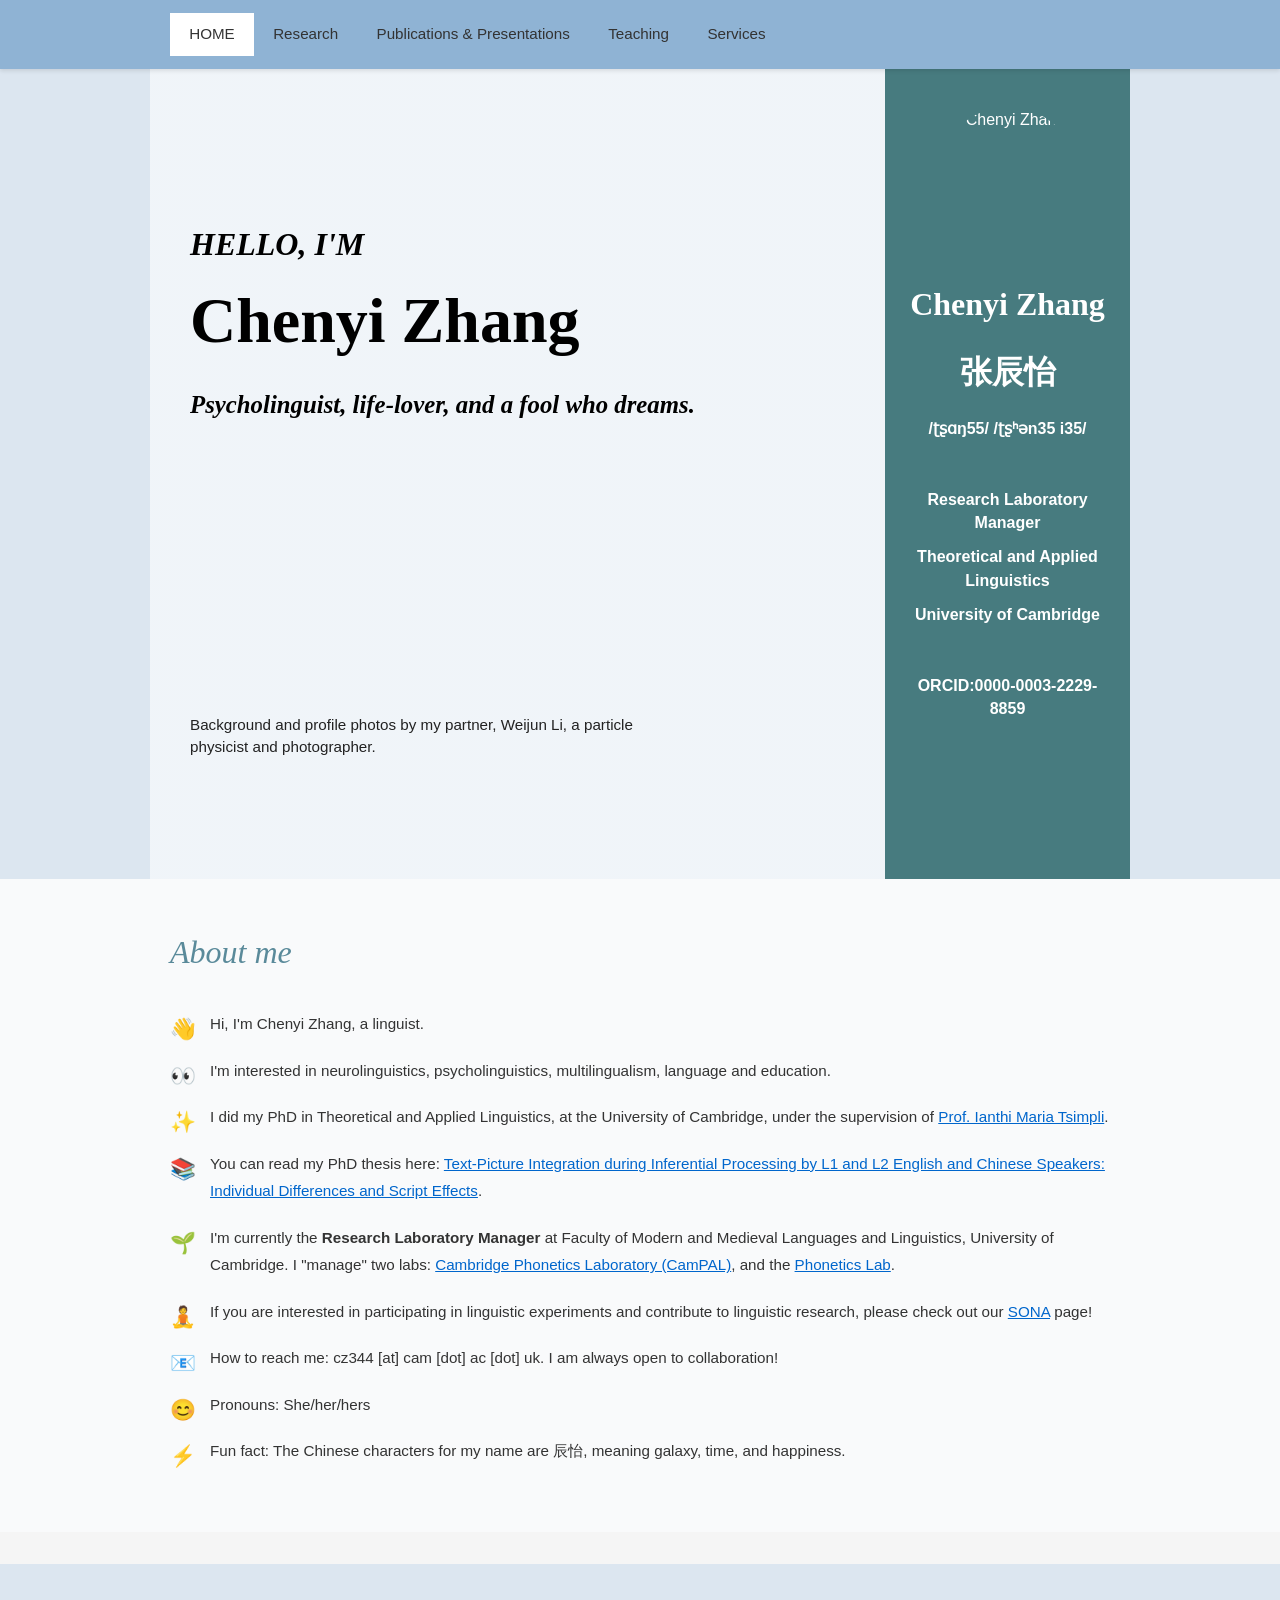
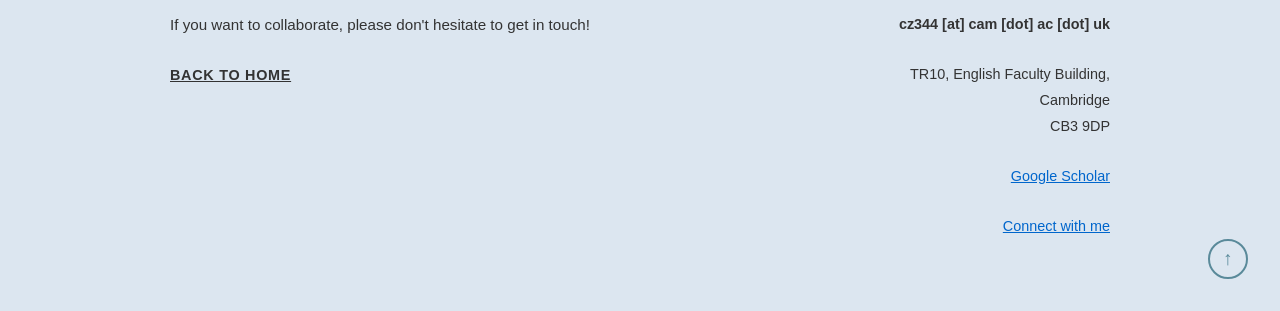
==== commit e4510ddf: "Update index.html" ====
--- a/index.html
+++ b/index.html
@@ -37,6 +37,8 @@
             <h2 class="hero-greeting">HELLO, I'M</h2>
             <h1 class="hero-name">Chenyi Zhang</h1>
             <p class="hero-tagline">Psycholinguist, life-lover, and a fool who dreams.</p>
+       
+            <p class="hero-credit">Background and profile photos by my partner, Weijun Li, a particle physicist and photographer.</p>
         </div>
         <div class="hero-right">
             <div class="profile-card">
@@ -51,13 +53,10 @@
                 <p class="affiliation">Theoretical and Applied<br>Linguistics</p>
                 <p class="university">University of Cambridge</p>
                 <hr>
-                <p class="email">cz344 [at] cam [dot]<br>ac [dot] uk</p>
+                <p class="email">ORCID:0000-0003-2229-8859</p>
             </div>
         </div>
     </div>
-    <p class="hero-credit">
-    Background and profile photos by my partner, Weijun Li, a particle physicist and photographer.
-    </p>
 </section>
 
     <!-- About Section -->
@@ -88,8 +87,8 @@
             <div class="footer-right">
                 <p><strong>cz344 [at] cam [dot] ac [dot] uk</strong></p>
                 <p>TR10, English Faculty Building,<br>Cambridge<br>CB3 9DP</p>
-                <p><a href="#" target="_blank">Google Site</a></p>
-                <p><a href="#" target="_blank">Connect with me</a></p>
+                <p><a href="https://scholar.google.com/citations?user=ItMS4zQAAAAJ&hl=en" target="_blank">Google Scholar</a></p>
+                <p><a href="https://www.linkedin.com/in/chenyizhang-linguistics/" target="_blank">Connect with me</a></p>
             </div>
         </div>
         <a href="index.html" class="scroll-to-top">↑</a>
--- a/styles.css
+++ b/styles.css
@@ -136,6 +136,81 @@
     max-width: 620px;
 }
 
+/* Profile card on homepage */
+.hero-right .profile-card {
+    width: 280px;
+    background-color: rgba(255, 255, 255, 0.92);
+    padding: 2rem 1.5rem;
+    text-align: center;
+    box-shadow: 0 4px 12px rgba(0, 0, 0, 0.12);
+}
+
+/* Circular profile image container */
+.hero-right .profile-image {
+    width: 140px;
+    height: 140px;
+    margin: 0 auto 1.2rem auto;
+    border-radius: 50%;
+    overflow: hidden;
+}
+
+/* Actual profile photo */
+.hero-right .profile-image img {
+    width: 100%;
+    height: 100%;
+    object-fit: cover;
+    display: block;
+}
+
+/* Move homepage card to the right */
+.hero {
+    position: relative;
+    min-height: 700px;
+    display: flex;
+    align-items: center;
+}
+
+.hero-content {
+    width: 100%;
+    max-width: 1000px;
+    margin: 0 auto;
+    padding: 0 30px;
+    display: flex;
+    align-items: center;
+    justify-content: space-between;
+    gap: 4rem;
+    position: relative;
+    z-index: 1;
+}
+
+.hero-left {
+    flex: 1;
+}
+
+.hero-right {
+    flex: 0 0 280px;
+    display: flex;
+    justify-content: flex-end;
+    margin-left: auto;
+}
+
+/* Keep the card a fixed size */
+.hero .profile-card {
+    width: 280px;
+}
+
+/* Small photo credit at the bottom-left of the banner */
+.hero-credit {
+    position: absolute;
+    left: max(30px, calc((100% - 1000px) / 2 + 30px));
+    bottom: 1.2rem;
+    z-index: 2;
+    font-size: 0.85rem;
+    line-height: 1.4;
+    color: #333;
+    max-width: 650px;
+}
+
 /* Sections */
 .section {
     padding: 3rem 0;
@@ -460,3 +535,300 @@
         direction: ltr;
     }
 }
+
+/* Homepage layout like Wix */
+.hero {
+    background: #dce6f0;
+    padding: 0;
+    min-height: auto;
+    display: block;
+    position: relative;
+}
+
+/* Remove the old overlay */
+.hero::before {
+    content: none;
+}
+
+/* Two-column hero: image area + teal profile panel */
+.hero-content {
+    max-width: 980px;
+    min-height: 810px;
+    margin: 0 auto;
+    padding: 0;
+    display: grid;
+    grid-template-columns: 1fr 245px;
+    gap: 0;
+    align-items: stretch;
+    position: relative;
+}
+
+/* Left banner image area */
+.hero-left {
+    position: relative;
+    padding: 150px 40px 120px 40px;
+    background-image:
+        linear-gradient(rgba(255, 255, 255, 0.58), rgba(255, 255, 255, 0.58)),
+        url("background.JPG");
+    background-size: cover;
+    background-position: center;
+    background-repeat: no-repeat;
+}
+
+/* Main hero text */
+.hero-greeting {
+    font-family: Georgia, serif;
+    font-size: 2rem;
+    font-style: italic;
+    font-weight: 700;
+    color: #000;
+    margin-bottom: 1rem;
+}
+
+.hero-name {
+    font-family: Georgia, serif;
+    font-size: 4rem;
+    font-style: normal;
+    font-weight: 700;
+    line-height: 1.1;
+    color: #000;
+    margin-bottom: 1.8rem;
+}
+
+.hero-tagline {
+    font-family: Georgia, serif;
+    font-size: 1.55rem;
+    font-style: italic;
+    font-weight: 700;
+    color: #000;
+    margin-bottom: 0;
+}
+
+/* Photo credit at bottom-left of the image area */
+.hero-credit {
+    position: absolute;
+    left: 40px;
+    bottom: 120px;
+    max-width: 480px;
+    font-size: 0.95rem;
+    line-height: 1.5;
+    color: #222;
+    margin: 0;
+}
+
+/* Right teal profile panel */
+.hero-right {
+    background-color: #477b7f;
+    color: white;
+    display: flex;
+    justify-content: center;
+    align-items: flex-start;
+    padding: 38px 24px;
+}
+
+/* Remove white card style */
+.hero-right .profile-card {
+    width: 100%;
+    background: transparent;
+    box-shadow: none;
+    padding: 0;
+    text-align: center;
+    color: white;
+}
+
+/* Profile image */
+.hero-right .profile-image {
+    width: 140px;
+    height: 140px;
+    margin: 0 auto 2rem auto;
+    border-radius: 50%;
+    overflow: hidden;
+}
+
+.hero-right .profile-image img {
+    width: 100%;
+    height: 100%;
+    object-fit: cover;
+    display: block;
+}
+
+/* Profile text */
+.hero-right .profile-card h3 {
+    font-family: Georgia, serif;
+    font-size: 2rem;
+    font-weight: 700;
+    color: white;
+    margin-bottom: 1.2rem;
+}
+
+.hero-right .profile-card p {
+    color: white;
+    font-size: 1rem;
+    line-height: 1.45;
+    margin-bottom: 0.7rem;
+}
+
+.hero-right .profile-card .chinese-name {
+    font-size: 2rem;
+    font-weight: 700;
+    margin-bottom: 1.3rem;
+}
+
+.hero-right .profile-card .phonetic {
+    font-weight: 700;
+    margin-bottom: 3rem;
+}
+
+.hero-right .profile-card .title,
+.hero-right .profile-card .affiliation,
+.hero-right .profile-card .university {
+    font-size: 1rem;
+    font-weight: 600;
+}
+
+.hero-right .profile-card .email {
+    margin-top: 3rem;
+    font-size: 1rem;
+    font-weight: 600;
+}
+
+.hero-right .profile-card .orcid {
+    margin-top: 3rem;
+    font-size: 1rem;
+    font-weight: 600;
+}
+
+/* Hide the old horizontal lines inside the card */
+.hero-right .profile-card hr {
+    display: none;
+}
+
+/* Research page paragraph indentation */
+.research-overview p {
+    text-indent: 2em;
+}
+
+/* Make the three research questions more indented */
+.research-questions {
+    margin-left: 4em;
+    padding-left: 1.5em;
+}
+
+/* Keep the question text tidy */
+.research-questions li {
+    padding-left: 0.3em;
+    margin-bottom: 0.4rem;
+}
+
+.hero-left {
+    background-image:
+        linear-gradient(rgba(255, 255, 255, 0.58), rgba(255, 255, 255, 0.58)),
+        url("background.jpg") !important;
+    background-size: cover !important;
+    background-position: center !important;
+    background-repeat: no-repeat !important;
+}
+
+/* More spacing between sections on Publications page */
+.publications-container h1,
+.publications-container h2 {
+    margin-top: 3.5rem !important;
+    margin-bottom: 1.5rem !important;
+}
+
+/* Keep the first title from having too much space above it */
+.publications-container h1:first-child,
+.publications-container h2:first-child {
+    margin-top: 0 !important;
+}
+
+/* More space after each publication/presentation list */
+.publication-list {
+    margin-bottom: 2.5rem !important;
+}
+
+/* More space around year headings */
+.presentation-year {
+    margin-top: 2rem !important;
+    margin-bottom: 0.7rem !important;
+}
+
+/* Less extra space immediately after each year list, but still comfortable */
+.presentation-year + .publication-list {
+    margin-bottom: 1.6rem !important;
+}
+
+/* Services page */
+.services-page {
+    background-color: #f9fafb;
+}
+
+.services-container {
+    max-width: 950px;
+}
+
+/* Keep Services page headings similar to Publications page */
+.services-container h1 {
+    margin-top: 0 !important;
+    margin-bottom: 2rem !important;
+}
+
+/* Section headings: Reviewing, DoSing, Volunteering, etc. */
+.services-container h2 {
+    font-size: 1.8rem;
+    margin-top: 3.2rem !important;
+    margin-bottom: 1rem !important;
+    color: #5a8a9a;
+    font-style: italic;
+    font-weight: 400;
+    font-family: Georgia, serif;
+    border-bottom: none;
+}
+
+/* First section after Services title should not be too far down */
+.services-container h1 + h2 {
+    margin-top: 1rem !important;
+}
+
+/* Comfortable spacing after each service list */
+.services-container .publication-list {
+    margin-bottom: 2.2rem !important;
+}
+
+/* Link style */
+.services-container a {
+    color: #0066cc;
+    text-decoration: underline;
+}
+
+/* Consistent page title style */
+.page-title {
+    font-size: 2rem !important;
+    margin-bottom: 2rem !important;
+    color: #5a8a9a !important;
+    font-style: italic !important;
+    font-weight: 400 !important;
+    font-family: Georgia, serif !important;
+    border-bottom: none !important;
+}
+
+/* Indented student projects on Teaching page */
+.teaching-project-list .student-projects {
+    margin-top: 0.5rem !important;
+    margin-left: 2.5rem !important;
+    padding-left: 1.2rem !important;
+    list-style-type: disc !important;
+}
+
+/* Prevent the general publication-list style from affecting nested student bullets */
+.teaching-project-list .student-projects li {
+    position: static !important;
+    padding-left: 0 !important;
+    margin-bottom: 0.35rem !important;
+    line-height: 1.7 !important;
+}
+
+/* Remove extra custom dash/bullet if your publication-list uses one */
+.teaching-project-list .student-projects li::before {
+    content: none !important;
+}
--- a/styles.css
+++ b/styles.css
@@ -136,6 +136,81 @@
     max-width: 620px;
 }
 
+/* Profile card on homepage */
+.hero-right .profile-card {
+    width: 280px;
+    background-color: rgba(255, 255, 255, 0.92);
+    padding: 2rem 1.5rem;
+    text-align: center;
+    box-shadow: 0 4px 12px rgba(0, 0, 0, 0.12);
+}
+
+/* Circular profile image container */
+.hero-right .profile-image {
+    width: 140px;
+    height: 140px;
+    margin: 0 auto 1.2rem auto;
+    border-radius: 50%;
+    overflow: hidden;
+}
+
+/* Actual profile photo */
+.hero-right .profile-image img {
+    width: 100%;
+    height: 100%;
+    object-fit: cover;
+    display: block;
+}
+
+/* Move homepage card to the right */
+.hero {
+    position: relative;
+    min-height: 700px;
+    display: flex;
+    align-items: center;
+}
+
+.hero-content {
+    width: 100%;
+    max-width: 1000px;
+    margin: 0 auto;
+    padding: 0 30px;
+    display: flex;
+    align-items: center;
+    justify-content: space-between;
+    gap: 4rem;
+    position: relative;
+    z-index: 1;
+}
+
+.hero-left {
+    flex: 1;
+}
+
+.hero-right {
+    flex: 0 0 280px;
+    display: flex;
+    justify-content: flex-end;
+    margin-left: auto;
+}
+
+/* Keep the card a fixed size */
+.hero .profile-card {
+    width: 280px;
+}
+
+/* Small photo credit at the bottom-left of the banner */
+.hero-credit {
+    position: absolute;
+    left: max(30px, calc((100% - 1000px) / 2 + 30px));
+    bottom: 1.2rem;
+    z-index: 2;
+    font-size: 0.85rem;
+    line-height: 1.4;
+    color: #333;
+    max-width: 650px;
+}
+
 /* Sections */
 .section {
     padding: 3rem 0;
@@ -460,3 +535,300 @@
         direction: ltr;
     }
 }
+
+/* Homepage layout like Wix */
+.hero {
+    background: #dce6f0;
+    padding: 0;
+    min-height: auto;
+    display: block;
+    position: relative;
+}
+
+/* Remove the old overlay */
+.hero::before {
+    content: none;
+}
+
+/* Two-column hero: image area + teal profile panel */
+.hero-content {
+    max-width: 980px;
+    min-height: 810px;
+    margin: 0 auto;
+    padding: 0;
+    display: grid;
+    grid-template-columns: 1fr 245px;
+    gap: 0;
+    align-items: stretch;
+    position: relative;
+}
+
+/* Left banner image area */
+.hero-left {
+    position: relative;
+    padding: 150px 40px 120px 40px;
+    background-image:
+        linear-gradient(rgba(255, 255, 255, 0.58), rgba(255, 255, 255, 0.58)),
+        url("background.JPG");
+    background-size: cover;
+    background-position: center;
+    background-repeat: no-repeat;
+}
+
+/* Main hero text */
+.hero-greeting {
+    font-family: Georgia, serif;
+    font-size: 2rem;
+    font-style: italic;
+    font-weight: 700;
+    color: #000;
+    margin-bottom: 1rem;
+}
+
+.hero-name {
+    font-family: Georgia, serif;
+    font-size: 4rem;
+    font-style: normal;
+    font-weight: 700;
+    line-height: 1.1;
+    color: #000;
+    margin-bottom: 1.8rem;
+}
+
+.hero-tagline {
+    font-family: Georgia, serif;
+    font-size: 1.55rem;
+    font-style: italic;
+    font-weight: 700;
+    color: #000;
+    margin-bottom: 0;
+}
+
+/* Photo credit at bottom-left of the image area */
+.hero-credit {
+    position: absolute;
+    left: 40px;
+    bottom: 120px;
+    max-width: 480px;
+    font-size: 0.95rem;
+    line-height: 1.5;
+    color: #222;
+    margin: 0;
+}
+
+/* Right teal profile panel */
+.hero-right {
+    background-color: #477b7f;
+    color: white;
+    display: flex;
+    justify-content: center;
+    align-items: flex-start;
+    padding: 38px 24px;
+}
+
+/* Remove white card style */
+.hero-right .profile-card {
+    width: 100%;
+    background: transparent;
+    box-shadow: none;
+    padding: 0;
+    text-align: center;
+    color: white;
+}
+
+/* Profile image */
+.hero-right .profile-image {
+    width: 140px;
+    height: 140px;
+    margin: 0 auto 2rem auto;
+    border-radius: 50%;
+    overflow: hidden;
+}
+
+.hero-right .profile-image img {
+    width: 100%;
+    height: 100%;
+    object-fit: cover;
+    display: block;
+}
+
+/* Profile text */
+.hero-right .profile-card h3 {
+    font-family: Georgia, serif;
+    font-size: 2rem;
+    font-weight: 700;
+    color: white;
+    margin-bottom: 1.2rem;
+}
+
+.hero-right .profile-card p {
+    color: white;
+    font-size: 1rem;
+    line-height: 1.45;
+    margin-bottom: 0.7rem;
+}
+
+.hero-right .profile-card .chinese-name {
+    font-size: 2rem;
+    font-weight: 700;
+    margin-bottom: 1.3rem;
+}
+
+.hero-right .profile-card .phonetic {
+    font-weight: 700;
+    margin-bottom: 3rem;
+}
+
+.hero-right .profile-card .title,
+.hero-right .profile-card .affiliation,
+.hero-right .profile-card .university {
+    font-size: 1rem;
+    font-weight: 600;
+}
+
+.hero-right .profile-card .email {
+    margin-top: 3rem;
+    font-size: 1rem;
+    font-weight: 600;
+}
+
+.hero-right .profile-card .orcid {
+    margin-top: 3rem;
+    font-size: 1rem;
+    font-weight: 600;
+}
+
+/* Hide the old horizontal lines inside the card */
+.hero-right .profile-card hr {
+    display: none;
+}
+
+/* Research page paragraph indentation */
+.research-overview p {
+    text-indent: 2em;
+}
+
+/* Make the three research questions more indented */
+.research-questions {
+    margin-left: 4em;
+    padding-left: 1.5em;
+}
+
+/* Keep the question text tidy */
+.research-questions li {
+    padding-left: 0.3em;
+    margin-bottom: 0.4rem;
+}
+
+.hero-left {
+    background-image:
+        linear-gradient(rgba(255, 255, 255, 0.58), rgba(255, 255, 255, 0.58)),
+        url("background.jpg") !important;
+    background-size: cover !important;
+    background-position: center !important;
+    background-repeat: no-repeat !important;
+}
+
+/* More spacing between sections on Publications page */
+.publications-container h1,
+.publications-container h2 {
+    margin-top: 3.5rem !important;
+    margin-bottom: 1.5rem !important;
+}
+
+/* Keep the first title from having too much space above it */
+.publications-container h1:first-child,
+.publications-container h2:first-child {
+    margin-top: 0 !important;
+}
+
+/* More space after each publication/presentation list */
+.publication-list {
+    margin-bottom: 2.5rem !important;
+}
+
+/* More space around year headings */
+.presentation-year {
+    margin-top: 2rem !important;
+    margin-bottom: 0.7rem !important;
+}
+
+/* Less extra space immediately after each year list, but still comfortable */
+.presentation-year + .publication-list {
+    margin-bottom: 1.6rem !important;
+}
+
+/* Services page */
+.services-page {
+    background-color: #f9fafb;
+}
+
+.services-container {
+    max-width: 950px;
+}
+
+/* Keep Services page headings similar to Publications page */
+.services-container h1 {
+    margin-top: 0 !important;
+    margin-bottom: 2rem !important;
+}
+
+/* Section headings: Reviewing, DoSing, Volunteering, etc. */
+.services-container h2 {
+    font-size: 1.8rem;
+    margin-top: 3.2rem !important;
+    margin-bottom: 1rem !important;
+    color: #5a8a9a;
+    font-style: italic;
+    font-weight: 400;
+    font-family: Georgia, serif;
+    border-bottom: none;
+}
+
+/* First section after Services title should not be too far down */
+.services-container h1 + h2 {
+    margin-top: 1rem !important;
+}
+
+/* Comfortable spacing after each service list */
+.services-container .publication-list {
+    margin-bottom: 2.2rem !important;
+}
+
+/* Link style */
+.services-container a {
+    color: #0066cc;
+    text-decoration: underline;
+}
+
+/* Consistent page title style */
+.page-title {
+    font-size: 2rem !important;
+    margin-bottom: 2rem !important;
+    color: #5a8a9a !important;
+    font-style: italic !important;
+    font-weight: 400 !important;
+    font-family: Georgia, serif !important;
+    border-bottom: none !important;
+}
+
+/* Indented student projects on Teaching page */
+.teaching-project-list .student-projects {
+    margin-top: 0.5rem !important;
+    margin-left: 2.5rem !important;
+    padding-left: 1.2rem !important;
+    list-style-type: disc !important;
+}
+
+/* Prevent the general publication-list style from affecting nested student bullets */
+.teaching-project-list .student-projects li {
+    position: static !important;
+    padding-left: 0 !important;
+    margin-bottom: 0.35rem !important;
+    line-height: 1.7 !important;
+}
+
+/* Remove extra custom dash/bullet if your publication-list uses one */
+.teaching-project-list .student-projects li::before {
+    content: none !important;
+}
